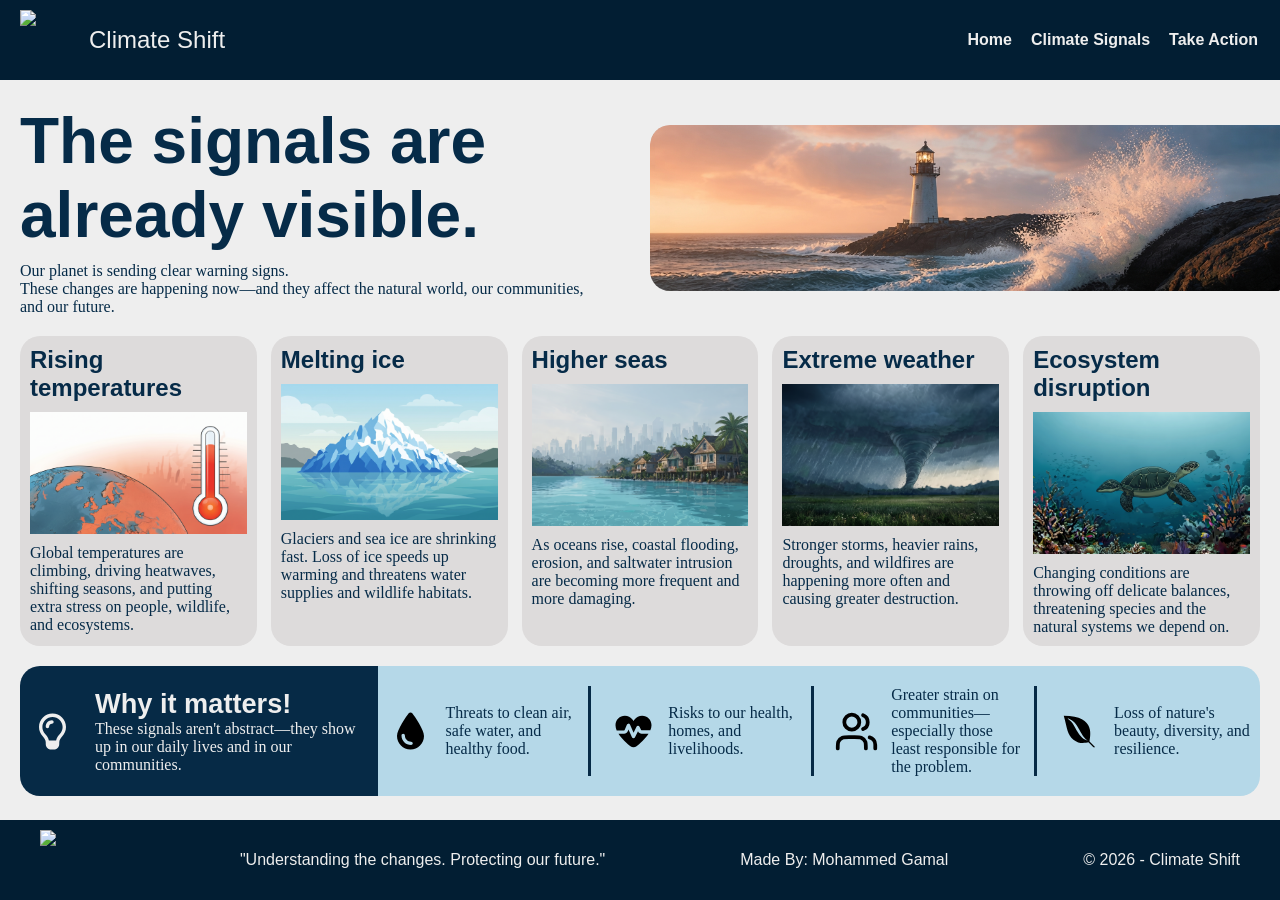
==== climate_signals.html @ af03a824 "Fix asset paths in HTML files for consistent loading" ====
<!DOCTYPE html>
<html lang="en">

<head>
    <meta charset="UTF-8">
    <meta name="viewport" content="width=device-width, initial-scale=1.0">
    <title>climate Shift</title>
    <link rel="stylesheet" href="assets/main.css">
</head>

<body style="background-color: #eee;">
    <nav class="navbar">
        <div class="navbar-brand">
            <img class="logo" src="assets/images/logo2.png">
            <span class="navbar-brand-title">Climate Shift</span>
        </div>
        <button class="navbar-collapse-btn" data-active="false">
            <svg width="30px" height="30px" viewBox="0 0 24 24" fill="none" xmlns="http://www.w3.org/2000/svg">
                <path
                    d="M6.5 17.5L6.5 6.5M7.8 3H16.2C17.8802 3 18.7202 3 19.362 3.32698C19.9265 3.6146 20.3854 4.07354 20.673 4.63803C21 5.27976 21 6.11984 21 7.8V16.2C21 17.8802 21 18.7202 20.673 19.362C20.3854 19.9265 19.9265 20.3854 19.362 20.673C18.7202 21 17.8802 21 16.2 21H7.8C6.11984 21 5.27976 21 4.63803 20.673C4.07354 20.3854 3.6146 19.9265 3.32698 19.362C3 18.7202 3 17.8802 3 16.2V7.8C3 6.11984 3 5.27976 3.32698 4.63803C3.6146 4.07354 4.07354 3.6146 4.63803 3.32698C5.27976 3 6.11984 3 7.8 3Z"
                    stroke="currentColor" stroke-width="2" stroke-linecap="round" stroke-linejoin="round" />
            </svg>
        </button>
        <ul class="navbar-links">
            <li class="nav-link"><a href="index.html" target="_self">Home</a></li>
            <li class="nav-link"><a href="climate_signals.html" target="_self">Climate Signals</a></li>
            <li class="nav-link"><a href="take_action.html" target="_self">Take Action</a></li>
        </ul>
        <div class="collapsed-navbar">
            <ul class="collapsed-navbar-links">
                <li class="nav-link"><a href="index.html" target="_self">Home</a></li>
                <li class="nav-link"><a href="climate_signals.html" target="_self">Climate Signals</a></li>
                <li class="nav-link"><a href="take_action.html" target="_self">Take Action</a></li>
            </ul>
        </div>
    </nav>
    <main class="Signals-Container">
        <div class="signals-hero">
            <div class="signals-brief">
                <h1 class="signals-brief-title">The signals are<br> already visible.</h1>
                <p class="signals-brief-description">Our planet is sending clear warning signs.<br> These changes are
                    happening now—and they affect the natural world, our communities,<br> and our future.</p>
            </div>
            <div class="signal-hero-img">
                <img src="assets/images/cs1.png" alt="">
            </div>
        </div>
        <div class="signals-cards">
            <div class="signal-card">
                <h2 class="signal-card-title">Rising temperatures</h2>
                <img src="assets/images/cs2.png" alt="">
                <p class="signal-card-description">Global temperatures are climbing, driving heatwaves, shifting
                    seasons, and putting extra stress on people, wildlife, and ecosystems.</p>
            </div>
            <div class="signal-card">
                <h2 class="signal-card-title">Melting ice</h2>
                <img src="assets/images/cs3.png" alt="">
                <p class="signal-card-description">Glaciers and sea ice are shrinking fast. Loss of ice speeds up
                    warming and threatens water supplies and wildlife habitats.</p>
            </div>
            <div class="signal-card">
                <h2 class="signal-card-title">Higher seas</h2>
                <img src="assets/images/cs4.png" alt="">
                <p class="signal-card-description">As oceans rise, coastal flooding, erosion, and saltwater intrusion
                    are becoming more frequent and more damaging.</p>
            </div>
            <div class="signal-card">
                <h2 class="signal-card-title">Extreme weather</h2>
                <img src="assets/images/cs5.png" alt="">
                <p class="signal-card-description">Stronger storms, heavier rains, droughts, and wildfires are happening
                    more often and causing greater destruction.</p>
            </div>
            <div class="signal-card">
                <h2 class="signal-card-title">Ecosystem disruption</h2>
                <img src="assets/images/cs6.png" alt="">
                <p class="signal-card-description">Changing conditions are throwing off delicate balances, threatening
                    species and the natural systems we depend on.</p>
            </div>
        </div>
        <div class="why-it-matters">
            <div class="why-section">
                <svg style="fill: #eee;" width="45px" height="45px" xmlns="http://www.w3.org/2000/svg"
                    viewBox="0 0 640 640">
                    <path
                        d="M424.5 355.1C449 329.2 464 294.4 464 256C464 176.5 399.5 112 320 112C240.5 112 176 176.5 176 256C176 294.4 191 329.2 215.5 355.1C236.8 377.5 260.4 409.1 268.8 448L371.2 448C379.6 409 403.2 377.5 424.5 355.1zM459.3 388.1C435.7 413 416 443.4 416 477.7L416 496C416 540.2 380.2 576 336 576L304 576C259.8 576 224 540.2 224 496L224 477.7C224 443.4 204.3 413 180.7 388.1C148 353.7 128 307.2 128 256C128 150 214 64 320 64C426 64 512 150 512 256C512 307.2 492 353.7 459.3 388.1zM272 248C272 261.3 261.3 272 248 272C234.7 272 224 261.3 224 248C224 199.4 263.4 160 312 160C325.3 160 336 170.7 336 184C336 197.3 325.3 208 312 208C289.9 208 272 225.9 272 248z" />
                </svg>
                <div class="why-info">
                    <h1>Why it matters!</h1>
                    <p>These signals aren't abstract—they show up in our daily lives and in our communities.</p>
                </div>
            </div>
            <div class="reasons">
                <div class="reason">
                    <svg width="45px" height="45px" xmlns="http://www.w3.org/2000/svg" viewBox="0 0 640 640">
                        <path
                            d="M320 576C214 576 128 490 128 384C128 292.8 258.2 109.9 294.6 60.5C300.5 52.5 309.8 48 319.8 48L320.2 48C330.2 48 339.5 52.5 345.4 60.5C381.8 109.9 512 292.8 512 384C512 490 426 576 320 576zM240 376C240 362.7 229.3 352 216 352C202.7 352 192 362.7 192 376C192 451.1 252.9 512 328 512C341.3 512 352 501.3 352 488C352 474.7 341.3 464 328 464C279.4 464 240 424.6 240 376z" />
                    </svg>
                    <p>Threats to clean air, safe water, and healthy food.</p>
                </div>
                <div class="reason">
                    <svg width="45px" height="45px" xmlns="http://www.w3.org/2000/svg" viewBox="0 0 640 640">
                        <path
                            d="M320 171.9L305 151.1C280 116.5 239.9 96 197.1 96C123.6 96 64 155.6 64 229.1L64 231.7C64 255.3 70.2 279.7 80.6 304L186.6 304C189.8 304 192.7 302.1 194 299.1L225.8 222.8C229.5 214 238.1 208.2 247.6 208C257.1 207.8 265.9 213.4 269.8 222.1L321.1 336L362.5 253.2C366.6 245.1 374.9 239.9 384 239.9C393.1 239.9 401.4 245 405.5 253.2L428.7 299.5C430.1 302.2 432.8 303.9 435.9 303.9L559.5 303.9C570 279.6 576.1 255.2 576.1 231.6L576.1 229C576 155.6 516.4 96 442.9 96C400.2 96 360 116.5 335 151.1L320 171.8zM533.6 352L435.8 352C414.6 352 395.2 340 385.7 321L384 317.6L341.5 402.7C337.4 411 328.8 416.2 319.5 416C310.2 415.8 301.9 410.3 298.1 401.9L248.8 292.4L238.3 317.6C229.6 338.5 209.2 352.1 186.6 352.1L106.4 352.1C153.6 425.9 229.4 493.8 276.8 530C289.2 539.4 304.4 544.1 319.9 544.1C335.4 544.1 350.7 539.5 363 530C410.6 493.7 486.4 425.8 533.6 352z" />
                    </svg>
                    <p>Risks to our health, homes, and livelihoods.</p>
                </div>
                <div class="reason">
                    <svg width="45px" height="45px" viewBox="0 0 24 24" fill="none" xmlns="http://www.w3.org/2000/svg">
                        <path
                            d="M22 21V19C22 17.1362 20.7252 15.5701 19 15.126M15.5 3.29076C16.9659 3.88415 18 5.32131 18 7C18 8.67869 16.9659 10.1159 15.5 10.7092M17 21C17 19.1362 17 18.2044 16.6955 17.4693C16.2895 16.4892 15.5108 15.7105 14.5307 15.3045C13.7956 15 12.8638 15 11 15H8C6.13623 15 5.20435 15 4.46927 15.3045C3.48915 15.7105 2.71046 16.4892 2.30448 17.4693C2 18.2044 2 19.1362 2 21M13.5 7C13.5 9.20914 11.7091 11 9.5 11C7.29086 11 5.5 9.20914 5.5 7C5.5 4.79086 7.29086 3 9.5 3C11.7091 3 13.5 4.79086 13.5 7Z"
                            stroke="currentColor" stroke-width="2" stroke-linecap="round" stroke-linejoin="round" />
                    </svg>
                    <p>Greater strain on communities—especially those least responsible for the problem.</p>
                </div>
                <div class="reason">
                    <svg width="45px" height="45px" xmlns="http://www.w3.org/2000/svg" viewBox="0 0 640 640">
                        <path
                            d="M96 96C573.6 96 462.6 413.3 463.1 462.3L544 544L518 544L447.6 472.8C408.6 477 323.2 507.3 233.2 435.8C143 364.3 148 278.7 96 96zM175.7 142C126 118.5 170.5 151.2 170.5 151.2C215.7 182.4 236.5 224.9 260.7 271.1C292.2 331.3 339.7 410.8 404.9 438.8C469.9 466.8 439.1 451.3 410.9 430.3C382.7 409.1 342.7 343.3 319.9 300.1C288.2 240.1 258.9 181.5 175.7 142z" />
                    </svg>
                    <p>Loss of nature's beauty, diversity, and resilience.</p>
                </div>
            </div>
        </div>
    </main>
    <footer class="footer">
        <img class="logo" src="assets/images/logo2.png">
        <span class="footer-text">"Understanding the changes. Protecting our future."</span>
        <span class="footer-text">Made By: Mohammed Gamal</span>
        <span class="footer-text">&copy; 2026 - Climate Shift</span>
    </footer>
    <script src="assets/js/main.js"></script>
</body>

</html>
---- assets/main.css ----
:root {
    --bg-color: #062a46;
    --nav-footer: #021e33;
    --text: #eee;
    --dark-text: #062b48;
    --hover-btn: #204f70;
    --nav-link-border: #e95938;
}

* {
    box-sizing: border-box;
    margin: 0;
    padding: 0;
    text-decoration: none;
    list-style: none;
}

body {
    min-height: 100vh;
    display: grid;
    grid-template-rows: auto 1fr auto;
    background-color: var(--bg-color);
}

/* Start NavBar */
.navbar {
    width: 100%;
    background-color: var(--nav-footer);
    padding: 10px 20px;
    position: sticky;
    top: 0;
    color: var(--text);
    display: flex;
    flex-direction: row;
    justify-content: space-between;
    align-items: center;
}

.navbar-brand {
    display: flex;
    flex-direction: row;
    justify-content: center;
    align-items: center;
    gap: 0.25rem;
    cursor: pointer;
}

.logo {
    width: 65px;
    min-height: 60px;
}

.navbar-brand-title {
    font-family: Verdana, Geneva, Tahoma, sans-serif;
    font-weight: 500;
    font-size: 1.5rem;
}

.navbar-collapse-btn {
    background-color: transparent;
    border: none;
    border-radius: 8px;
    display: flex;
    justify-content: center;
    align-items: center;
    cursor: pointer;
    transition: background-color 0.3s ease-in;
}

.navbar-collapse-btn:hover {
    background-color: var(--hover-btn);
}

.collapsed-navbar {
    background-color: var(--nav-footer);
    width: 100%;
    position: absolute;
    left: 50%;
    transform: translateX(-50%);
    top: 62px;
    padding: 15px;
    display: none;
}

.collapsed-navbar.show {
    display: block;
}

.collapsed-navbar-links {
    width: 100%;
    display: flex;
    flex-direction: column;
    justify-content: center;
    align-items: center;
    gap: 10px;
}

.navbar-links {
    display: flex;
    flex-direction: row;
    justify-content: center;
    align-items: center;
    gap: 15px;
}

.nav-link {
    width: 100%;
    padding: 10px 0;
    border: 2.5px solid transparent;
    border-radius: 2.5px;
    cursor: pointer;
    transition: all 0.3s ease-in-out;
}

.nav-link:hover,
.active {
    border-bottom-color: var(--nav-link-border);
}

.nav-link a {
    font-family: Arial, Helvetica, sans-serif;
    font-weight: 600;
    color: var(--text);
    text-wrap: nowrap;
}

/* End NavBar */

/*Start Footer */
.footer {
    width: 100%;
    background-color: var(--nav-footer);
    color: var(--text);
    display: flex;
    flex-direction: row;
    justify-content: space-between;
    align-items: center;
    padding: 10px 40px;
}

.footer-text {
    font-family: 'Franklin Gothic Medium', 'Arial Narrow', Arial, sans-serif;
}

/* End Footer */

/* Start Index-Content */
.main-content {
    width: 100%;
    display: flex;
    justify-content: flex-start;
    align-items: center;
    padding: 20px;
    background-image: url(images/c.jpg);
    background-repeat: no-repeat;
    background-size: cover;
}

.content {
    width: 100%;
    display: flex;
    flex-direction: column;
    justify-content: flex-start;
    gap: 20px;
    padding: 20px;
}

.content-title {
    font-family: 'Times New Roman', Times, serif;
    font-weight: bold;
    font-size: 4rem;
    color: var(--text);
}

.content-description {
    font-family: cursive;
    font-weight: 450;
    font-size: 1.25rem;
    color: var(--text);
}

.pages-links {
    width: 100%;
    display: flex;
    flex-direction: row;
    justify-content: flex-start;
    gap: 12px;
}

.link-btn-1,
.link-btn-2 {
    display: flex;
    flex-direction: row;
    align-content: center;
    gap: 5px;
    width: fit-content;
    height: auto;
    padding: 14px;
    margin-bottom: 5px;
    border-radius: 12px;
    font-family: 'Franklin Gothic Medium', 'Arial Narrow', Arial, sans-serif;
    font-size: 1.1rem;
    transition: background-color 0.3s ease-out;
}

.link-btn-1 {
    background-color: #e95938;
    color: aliceblue;
}

.link-btn-1:hover {
    background-color: #cc3c1c;
}

.link-btn-2 {
    background-color: #38b6ff;
    color: #062a46;
}

.link-btn-2:hover {
    background-color: #1f8fd0;
}

.content-img {
    width: 100%;
}

.content-cards {
    display: flex;
    flex-direction: row;
    justify-content: flex-start;
    gap: 12px;
}

.card {
    width: 100%;
    height: auto;
    background-color: rgb(212, 228, 243);
    border-radius: 20px;
    padding: 15px;
    display: flex;
    align-items: flex-start;
    gap: 12px;
}

.card-info {
    width: 100%;
}

.card-info strong {
    font-size: 1.5rem;
    font-family: 'Gill Sans', 'Gill Sans MT', Calibri, 'Trebuchet MS', sans-serif;
    color: var(--nav-footer);
}

.card-info p {
    color: var(--nav-footer);
    font-family: cursive;
}

/* End Index-Content*/

/* Start Signals-Content */
.Signals-Container {
    width: 100%;
    padding: 20px;
    display: flex;
    flex-direction: column;
    justify-content: center;
    align-items: center;
    gap: 20px;
}

.signals-hero {
    width: 100%;
    display: flex;
    flex-direction: row;
    justify-content: space-between;
    align-items: center;
}

.signals-brief {
    width: 100%;
    display: flex;
    flex-direction: column;
    align-content: flex-start;
    gap: 10px;
    color: var(--dark-text);
}

.signals-brief-title {
    font-family: 'Franklin Gothic Medium', 'Arial Narrow', Arial, sans-serif;
    font-size: 4rem;
    font-weight: bold;
}

.signals-brief-description {
    font-family: cursive;
}

.signal-hero-img {
    width: 100%;
    margin-right: -20px;
}

.signal-hero-img img {
    width: 100%;
    border-radius: 20px 0 0 20px;
}

.signals-cards {
    width: 100%;
    display: grid;
    grid-template-columns: repeat(5, 1fr);
    gap: 14px;
}

.signal-card {
    background-color: #dddbdb;
    width: 100%;
    display: flex;
    flex-direction: column;
    align-content: flex-start;
    gap: 10px;
    border-radius: 20px;
    padding: 10px;
}

.signal-card-title {
    font-family: 'Franklin Gothic Medium', 'Arial Narrow', Arial, sans-serif;
    font-weight: bold;
    font-size: 1.5rem;
    color: var(--dark-text);
}

.signal-card-description {
    color: var(--dark-text);
    font-family: cursive;
}

.signal-card img {
    width: 100%;
    max-height: 150px;
}

.why-it-matters {
    width: 100%;
    display: flex;
    flex-direction: row;
    justify-content: center;
    align-items: center;
}

.why-it-matters svg {
    min-width: 45px;
    min-height: 45px;
}

.why-section {
    background-color: var(--bg-color);
    width: 40%;
    height: 100%;
    display: flex;
    flex-direction: row;
    justify-content: center;
    align-items: center;
    gap: 20px;
    border-radius: 20px 0 0 20px;
    padding: 10px;
}

.why-info {
    display: flex;
    flex-direction: column;
    align-content: flex-start;
    color: var(--text);
}

.why-info h1 {
    font-family: 'Franklin Gothic Medium', 'Arial Narrow', Arial, sans-serif;
    font-size: 1.7rem;
    font-weight: bold;
}

.why-info p {
    font-family: cursive;
}

.reasons {
    width: 100%;
    height: 100%;
    display: grid;
    grid-template-columns: repeat(4, 1fr);
    gap: 10px;
    background-color: #b5d8e8;
    padding: 20px 0;
}

.reason {
    width: 100%;
    display: flex;
    flex-direction: row;
    justify-content: center;
    align-items: center;
    gap: 12px;
    padding: 0 10px;
    border-right: 3px solid #062a46;
}

.reasons .reason:last-child {
    border-right: none;
}

.reasons:last-child {
    border-radius: 0 20px 20px 0;
}

.reason p {
    font-family: cursive;
    color: var(--dark-text);
}

/* End Signals-Content */

@media (max-width:768px) {

    /* Start Mobile NavBar */
    .navbar {
        border-bottom: 2px solid var(--nav-link-border);
    }

    .navbar-links {
        display: none;
    }

    /* End Mobile NavBar */

    /* Start Mobile Index-Contene */
    .main-content {
        background-image: linear-gradient(rgba(0, 0, 0, 0.4), rgba(0, 0, 0, 0.4)), url(images/c2.png);
        background-position: center;
    }

    .content-cards {
        flex-direction: column;
        gap: 1.5rem;
    }

    .content-title {
        font-size: 3rem;
    }

    .content-description {
        font-size: 0.9rem;
    }

    /* End Mobile Index-Content */

    /* Start Mobile Footer */
    .footer {
        flex-direction: column;
        gap: 10px;
        padding: 10px 20px;
    }

    /* End Mobile Footer */

    /* Start Mobile Signals-Content */

    .signals-hero {
        flex-direction: column;
        justify-content: center;
        gap: 10px;
    }

    .signals-brief {
        justify-content: center;
        align-items: center;
    }

    .signals-brief-title {
        font-size: 2rem;
    }

    .signals-brief-description {
        text-align: center;
    }

    .signals-brief-description br {
        display: none;
    }

    .signal-hero-img {
        margin-right: 0;
    }

    .signal-hero-img img {
        border-radius: 20px;
    }

    .signals-cards {
        grid-template-columns: repeat(2, 1fr);
    }

    .signals-cards .signal-card:last-child {
        grid-column: span 2;
    }

    .signal-card-title {
        font-size: 1.2rem;
    }

    .why-it-matters {
        flex-direction: column;
    }

    .why-it-matters svg {
        min-width: 36px;
        min-height: 36px;
    }

    .why-section {
        width: 100%;
        border-radius: 20px 20px 0 0;
        justify-content: flex-start;
    }

    .reasons {
        grid-template-columns: repeat(2, 1fr);
        gap: 20px 10px;
    }

    .reasons:last-child {
        border-radius: 0 0 20px 20px;
    }

    .reasons .reason:nth-child(2) {
        border-right: none;
    }

    .reason p {
        font-size: 0.9rem;
    }

    /* End Mobile Signals-Content */
}

@media (min-width:769px) {

    .navbar-collapse-btn,
    .collapsed-navbar {
        display: none !important;
    }
}

@media (min-width:769px) and (max-width:1024px) {
    .main-content {
        background-image: linear-gradient(rgba(0, 0, 0, 0.4), rgba(0, 0, 0, 0.4)), url(images/c2.png);
        background-position: center;
    }

    .signals-cards {
        grid-template-columns: repeat(3, 1fr);
    }

    .signals-cards .signal-card:last-child {
        grid-column: span 2;
    }

    .reasons {
        grid-template-columns: repeat(2, 1fr);
    }

    .reasons .reason:nth-child(2) {
        border-right: none;
    }
}
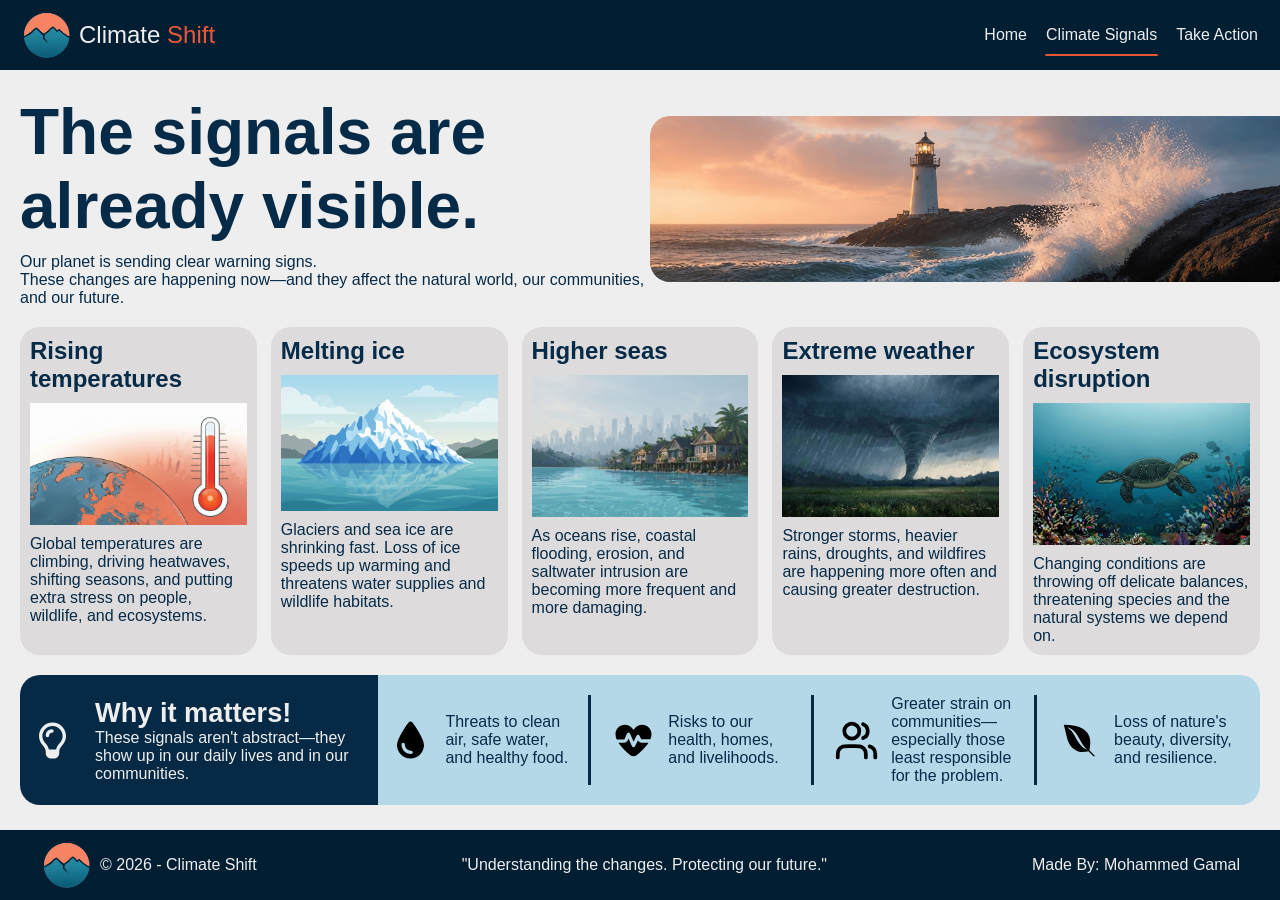
==== commit 5c45bb0f: "Refactor HTML structure for consistency and improved navigation; update footer branding and add fins" ====
--- a/climate_signals.html
+++ b/climate_signals.html
@@ -10,10 +10,10 @@
 
 <body style="background-color: #eee;">
     <nav class="navbar">
-        <div class="navbar-brand">
+        <a href="index.html" target="_self" class="navbar-brand">
             <img class="logo" src="assets/images/logo2.png">
-            <span class="navbar-brand-title">Climate Shift</span>
-        </div>
+            <span class="navbar-brand-title">Climate <span>Shift</span></span>
+        </a>
         <button class="navbar-collapse-btn" data-active="false">
             <svg width="30px" height="30px" viewBox="0 0 24 24" fill="none" xmlns="http://www.w3.org/2000/svg">
                 <path
@@ -123,10 +123,12 @@
         </div>
     </main>
     <footer class="footer">
-        <img class="logo" src="assets/images/logo2.png">
+        <div class="footer-brand">
+            <img class="logo" src="assets/images/logo2.png">
+            <span class="footer-text">&copy; 2026 - Climate Shift</span>
+        </div>
         <span class="footer-text">"Understanding the changes. Protecting our future."</span>
         <span class="footer-text">Made By: Mohammed Gamal</span>
-        <span class="footer-text">&copy; 2026 - Climate Shift</span>
     </footer>
     <script src="assets/js/main.js"></script>
 </body>
--- a/assets/main.css
+++ b/assets/main.css
@@ -3,8 +3,12 @@
     --nav-footer: #021e33;
     --text: #eee;
     --dark-text: #062b48;
+    --light-text: #b5d8e8;
     --hover-btn: #204f70;
-    --nav-link-border: #e95938;
+    --orange: #e95938;
+
+    --header-font: 'Franklin Gothic Medium', 'Arial Narrow', Arial, sans-serif;
+    --p-font: 'Segoe UI', Tahoma, Geneva, Verdana, sans-serif;
 }
 
 * {
@@ -20,6 +24,7 @@
     display: grid;
     grid-template-rows: auto 1fr auto;
     background-color: var(--bg-color);
+    position: relative;
 }
 
 /* Start NavBar */
@@ -43,15 +48,20 @@
     align-items: center;
     gap: 0.25rem;
     cursor: pointer;
+    color: var(--text);
+}
+
+.navbar-brand .navbar-brand-title span {
+    color: var(--orange);
 }
 
 .logo {
-    width: 65px;
-    min-height: 60px;
+    width: 55px;
+    min-height: 50px;
 }
 
 .navbar-brand-title {
-    font-family: Verdana, Geneva, Tahoma, sans-serif;
+    font-family: var(--header-font);
     font-weight: 500;
     font-size: 1.5rem;
 }
@@ -80,6 +90,7 @@
     top: 62px;
     padding: 15px;
     display: none;
+    z-index: 1000;
 }
 
 .collapsed-navbar.show {
@@ -114,12 +125,12 @@
 
 .nav-link:hover,
 .active {
-    border-bottom-color: var(--nav-link-border);
+    border-bottom-color: var(--orange);
 }
 
 .nav-link a {
-    font-family: Arial, Helvetica, sans-serif;
-    font-weight: 600;
+    font-family: var(--header-font);
+    font-weight: 500;
     color: var(--text);
     text-wrap: nowrap;
 }
@@ -139,7 +150,15 @@
 }
 
 .footer-text {
-    font-family: 'Franklin Gothic Medium', 'Arial Narrow', Arial, sans-serif;
+    font-family: var(--header-font);
+}
+
+.footer-brand {
+    display: flex;
+    flex-direction: row;
+    justify-content: center;
+    align-items: center;
+    gap: 5px;
 }
 
 /* End Footer */
@@ -166,14 +185,14 @@
 }
 
 .content-title {
-    font-family: 'Times New Roman', Times, serif;
+    font-family: var(--header-font);
     font-weight: bold;
     font-size: 4rem;
     color: var(--text);
 }
 
 .content-description {
-    font-family: cursive;
+    font-family: var(--p-font);
     font-weight: 450;
     font-size: 1.25rem;
     color: var(--text);
@@ -198,7 +217,7 @@
     padding: 14px;
     margin-bottom: 5px;
     border-radius: 12px;
-    font-family: 'Franklin Gothic Medium', 'Arial Narrow', Arial, sans-serif;
+    font-family: var(--header-font);
     font-size: 1.1rem;
     transition: background-color 0.3s ease-out;
 }
@@ -243,19 +262,19 @@
     gap: 12px;
 }
 
-.card-info {
-    width: 100%;
-}
-
-.card-info strong {
+.content-cards .card .card-info {
+    width: 100%;
+}
+
+.content-cards .card .card-info strong {
     font-size: 1.5rem;
-    font-family: 'Gill Sans', 'Gill Sans MT', Calibri, 'Trebuchet MS', sans-serif;
+    font-family: var(--header-font);
     color: var(--nav-footer);
 }
 
-.card-info p {
+.content-cards .card .card-info p {
     color: var(--nav-footer);
-    font-family: cursive;
+    font-family: var(--p-font);
 }
 
 /* End Index-Content*/
@@ -289,13 +308,13 @@
 }
 
 .signals-brief-title {
-    font-family: 'Franklin Gothic Medium', 'Arial Narrow', Arial, sans-serif;
+    font-family: var(--header-font);
     font-size: 4rem;
     font-weight: bold;
 }
 
 .signals-brief-description {
-    font-family: cursive;
+    font-family: var(--p-font);
 }
 
 .signal-hero-img {
@@ -327,7 +346,7 @@
 }
 
 .signal-card-title {
-    font-family: 'Franklin Gothic Medium', 'Arial Narrow', Arial, sans-serif;
+    font-family: var(--header-font);
     font-weight: bold;
     font-size: 1.5rem;
     color: var(--dark-text);
@@ -335,7 +354,7 @@
 
 .signal-card-description {
     color: var(--dark-text);
-    font-family: cursive;
+    font-family: var(--p-font);
 }
 
 .signal-card img {
@@ -377,13 +396,13 @@
 }
 
 .why-info h1 {
-    font-family: 'Franklin Gothic Medium', 'Arial Narrow', Arial, sans-serif;
+    font-family: var(--header-font);
     font-size: 1.7rem;
     font-weight: bold;
 }
 
 .why-info p {
-    font-family: cursive;
+    font-family: var(--p-font);
 }
 
 .reasons {
@@ -392,7 +411,7 @@
     display: grid;
     grid-template-columns: repeat(4, 1fr);
     gap: 10px;
-    background-color: #b5d8e8;
+    background-color: var(--light-text);
     padding: 20px 0;
 }
 
@@ -416,17 +435,340 @@
 }
 
 .reason p {
-    font-family: cursive;
+    font-family: var(--p-font);
     color: var(--dark-text);
 }
 
 /* End Signals-Content */
+
+/* Start Take-Action-Content */
+
+
+.take-action {
+    width: 100%;
+    display: flex;
+    flex-direction: column;
+    justify-content: center;
+    align-items: center;
+    gap: 20px;
+    padding: 20px;
+}
+
+.alert {
+    width: fit-content;
+    height: 50px;
+    background-color: var(--light-text);
+    color: var(--dark-text);
+    position: absolute;
+    left: 50%;
+    border-radius: 25px;
+    display: flex;
+    flex-direction: row;
+    justify-content: center;
+    align-items: center;
+    gap: 10px;
+    font-family: var(--p-font);
+    font-weight: bold;
+    padding: 10px;
+}
+
+.take-action-content {
+    width: 100%;
+    display: flex;
+    flex-direction: row;
+    justify-content: center;
+    align-items: center;
+    gap: 20px;
+}
+
+.take-action-list {
+    width: 100%;
+    display: flex;
+    flex-direction: column;
+    align-content: flex-start;
+    gap: 20px;
+}
+
+.take-action-hero .hero-title {
+    font-family: var(--header-font);
+    font-size: 3rem;
+    font-weight: bold;
+    color: var(--dark-text);
+}
+
+.take-action-hero span {
+    color: #e95938;
+}
+
+.take-action-hero .hero-description {
+    font-family: var(--p-font);
+    color: var(--dark-text);
+}
+
+.take-action-cards {
+    width: 100%;
+    display: grid;
+    grid-template-columns: repeat(3, 1fr);
+    gap: 20px;
+}
+
+.take-action-card {
+    width: 100%;
+    background-color: var(--light-text);
+    display: flex;
+    flex-direction: column;
+    align-content: flex-start;
+    gap: 15px;
+    padding: 10px;
+    border-radius: 20px;
+}
+
+.take-action-card .card-info,
+.take-action-card .card-title {
+    display: flex;
+    flex-direction: row;
+    justify-content: flex-start;
+    align-items: center;
+    gap: 10px;
+}
+
+.take-action-card .card-title {
+    margin: -10px;
+    border-radius: 20px 20px 0 0;
+    padding: 10px;
+}
+
+.take-action-cards .take-action-card .card-title span {
+    font-family: var(--header-font);
+    font-size: 1.4rem;
+    font-weight: bold;
+}
+
+.take-action-card svg {
+    border-radius: 50%;
+    padding: 5px 10px;
+}
+
+.take-action-card p {
+    font-family: var(--p-font);
+    color: var(--dark-text);
+}
+
+.take-action-cards .take-action-card:nth-child(1) .card-title {
+    background-color: #75a2b7;
+    color: var(--dark-text);
+}
+
+.take-action-cards .take-action-card:nth-child(1) svg {
+    background-color: #608ca1;
+    color: var(--dark-text);
+}
+
+.take-action-cards .take-action-card:nth-child(2) .card-title {
+    background-color: var(--bg-color);
+    color: var(--text);
+}
+
+.take-action-cards .take-action-card:nth-child(2) svg {
+    background-color: #93cee9;
+    fill: var(--hover-btn);
+}
+
+.take-action-cards .take-action-card:nth-child(3) .card-title {
+    background-color: #e95838e7;
+    color: var(--text);
+}
+
+.take-action-cards .take-action-card:nth-child(3) svg {
+    background-color: #ff9780;
+    color: #e95938;
+}
+
+.take-action-checklist {
+    width: 40%;
+    background-color: var(--bg-color);
+    border-radius: 20px;
+    display: flex;
+    flex-direction: column;
+    align-content: flex-start;
+    gap: 10px;
+    padding: 20px;
+}
+
+.take-action-checklist .card-title,
+.take-action-checklist .checklist-item {
+    display: flex;
+    flex-direction: row;
+    justify-content: flex-start;
+    align-items: center;
+    gap: 10px;
+    color: var(--text);
+}
+
+.take-action-checklist svg {
+    fill: var(--light-text);
+    color: var(--bg-color) !important;
+}
+
+.take-action-checklist .card-title span {
+    font-family: var(--header-font);
+    font-weight: bold;
+    font-size: 1.5rem;
+}
+
+.checklist-item {
+    padding: 10px 0;
+    margin-left: 10px;
+    border-bottom: 2px solid var(--light-text);
+}
+
+.checklist-item p {
+    font-family: var(--p-font);
+}
+
+.action-steps {
+    width: 100%;
+    display: flex;
+    flex-direction: row;
+    justify-content: space-between;
+    align-items: center;
+    position: relative;
+}
+
+.action-path {
+    font-family: var(--header-font);
+    font-weight: bold;
+    font-size: 1.4rem;
+    color: var(--text);
+}
+
+.action-steps .action-step {
+    display: flex;
+    flex-direction: column;
+    justify-content: center;
+    align-items: center;
+    gap: 5px;
+    position: relative;
+    z-index: 5;
+}
+
+.action-steps p::after {
+    content: '';
+    width: 97%;
+    height: 5px;
+    border-radius: 20px;
+    position: absolute;
+    background: linear-gradient(to right, var(--orange) 60%, var(--light-text) 90%);
+    bottom: 65%;
+    right: 0;
+    z-index: 4;
+}
+
+.action-steps .action-step span {
+    font-family: var(--p-font);
+    font-weight: bold;
+    color: var(--text);
+}
+
+.action-steps .action-step:last-child span:first-child {
+    width: 36px;
+    height: 36px;
+    border-radius: 50%;
+    background-color: #e95938;
+    display: flex;
+    justify-content: center;
+    align-items: center;
+}
+
+.take-action-now {
+    width: 100%;
+    background-color: var(--bg-color);
+    border-radius: 20px 20px 0 0;
+    display: grid;
+    grid-template-columns: repeat(2, 1fr);
+    margin-bottom: -20px;
+    padding: 10px 20px;
+}
+
+.take-action-now div {
+    width: 100%;
+    display: flex;
+    flex-direction: row;
+    justify-content: flex-start;
+    align-items: center;
+    gap: 20px;
+    padding: 10px;
+}
+
+.take-action-now div:first-child::after {
+    content: '';
+    height: 80px;
+    width: 2px;
+    background-color: var(--light-text);
+    border-radius: 20px;
+    margin-left: 25px;
+}
+
+.take-action-now div img {
+    width: 120px;
+    height: 120px;
+}
+
+.take-action-now div h1 {
+    font-family: var(--header-font);
+    font-size: 3rem;
+    font-weight: bold;
+    color: var(--light-text);
+}
+
+.take-action-now div h1 span {
+    color: var(--orange);
+}
+
+.take-action-now div p {
+    width: 100%;
+    font-family: var(--p-font);
+    font-size: 1.3rem;
+    color: var(--light-text);
+}
+
+.take-action-now div button {
+    width: 100%;
+    display: flex;
+    flex-direction: row;
+    justify-content: center;
+    align-items: center;
+    gap: 10px;
+    background-color: var(--orange);
+    border: none;
+    border-radius: 25px;
+    padding: 5px;
+    cursor: pointer;
+    transition: all 0.2s ease-in-out;
+}
+
+.take-action-now div button:hover {
+    background-color: #cc3c1c;
+}
+
+.take-action-now div button svg {
+    fill: var(--text);
+}
+
+.take-action-now div button span {
+    font-family: var(--p-font);
+    font-size: 1rem;
+    font-weight: bold;
+    color: var(--text);
+}
+
+/* End Take-Action-Content */
 
 @media (max-width:768px) {
 
     /* Start Mobile NavBar */
     .navbar {
-        border-bottom: 2px solid var(--nav-link-border);
+        border-bottom: 2px solid var(--orange);
     }
 
     .navbar-links {
@@ -543,6 +885,52 @@
     }
 
     /* End Mobile Signals-Content */
+    /* Start Mobile Take-Action-Content */
+    .take-action-content {
+        flex-direction: column;
+    }
+
+    .take-action-cards {
+        grid-template-columns: 1fr;
+    }
+
+    .take-action-checklist {
+        width: 100%;
+    }
+
+    .take-action-now {
+        grid-template-columns: 1fr;
+    }
+
+    .take-action-now div h1 {
+        font-size: 2rem;
+    }
+
+    .take-action-now div:first-child::after {
+        content: none;
+    }
+
+    .take-action-now div p {
+        text-align: center;
+    }
+
+    .take-action-now div button {
+        padding: 5px 10px;
+    }
+
+    .take-action-now div:last-child {
+        flex-direction: column;
+    }
+
+    .take-action-now div:last-child p br {
+        display: none;
+    }
+
+    .alert {
+        display: none !important;
+    }
+
+    /* End Mobile Take-Action-Content */
 }
 
 @media (min-width:769px) {
@@ -574,4 +962,40 @@
     .reasons .reason:nth-child(2) {
         border-right: none;
     }
+
+    .take-action-content {
+        flex-direction: column;
+    }
+
+    .take-action-cards {
+        grid-template-columns: repeat(2, 1fr);
+    }
+
+    .take-action-cards .take-action-card:last-child {
+        grid-column: span 2;
+    }
+
+    .take-action-checklist {
+        width: 100%;
+    }
+
+    .take-action-now {
+        grid-template-columns: 1fr;
+    }
+
+    .take-action-now div h1 {
+        font-size: 2rem;
+    }
+
+    .take-action-now div:first-child::after {
+        content: none;
+    }
+
+    .take-action-now div p {
+        font-size: 1.2rem;
+    }
+
+    .take-action-now div button {
+        padding: 5px 10px;
+    }
 }
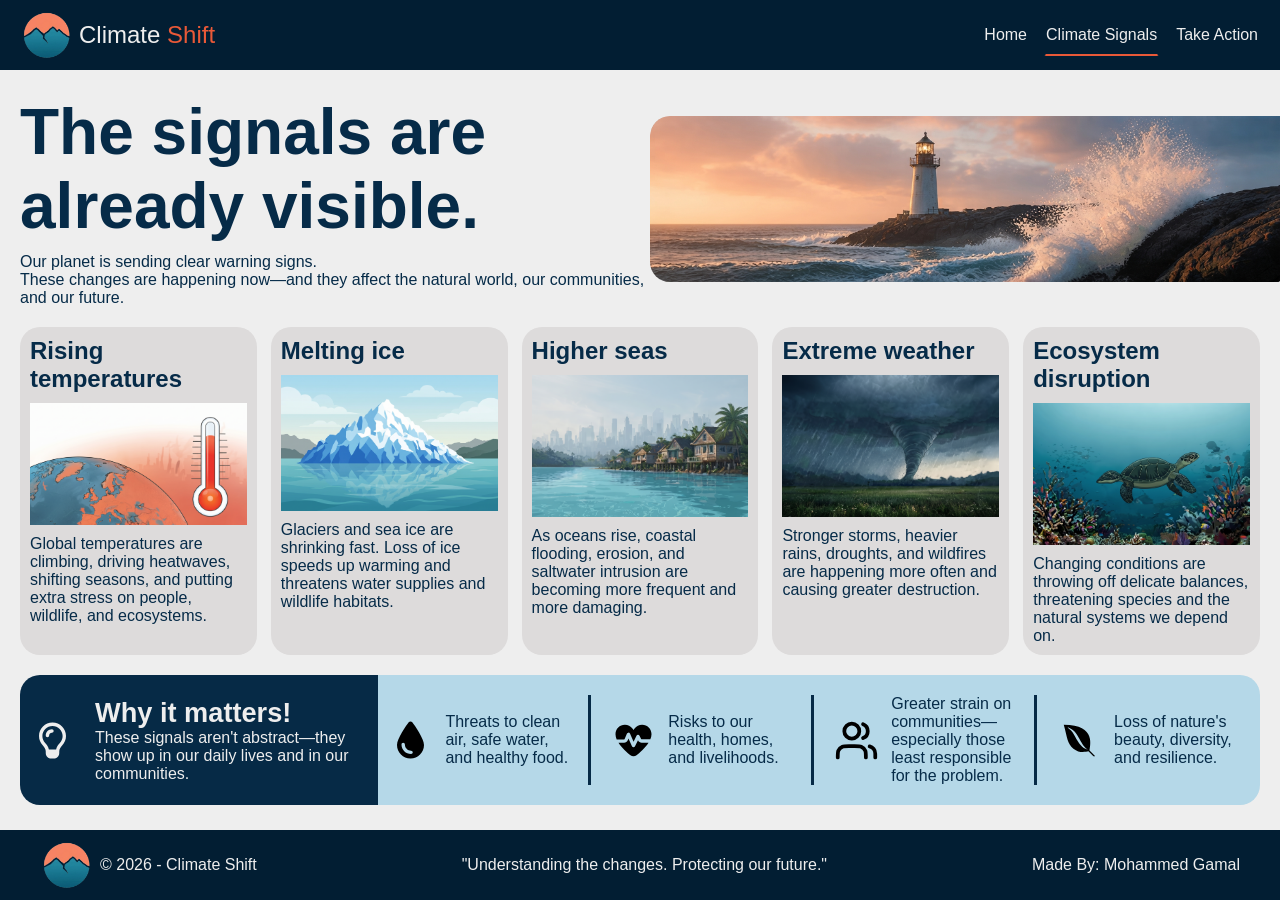
==== commit 45c1fdcb: "Update footer text formatting for improved readability and consistency" ====
--- a/climate_signals.html
+++ b/climate_signals.html
@@ -127,7 +127,7 @@
             <img class="logo" src="assets/images/logo2.png">
             <span class="footer-text">&copy; 2026 - Climate Shift</span>
         </div>
-        <span class="footer-text">"Understanding the changes. Protecting our future."</span>
+        <span class="footer-text">"Understanding the changes.<br> Protecting our future."</span>
         <span class="footer-text">Made By: Mohammed Gamal</span>
     </footer>
     <script src="assets/js/main.js"></script>
--- a/assets/main.css
+++ b/assets/main.css
@@ -159,6 +159,10 @@
     justify-content: center;
     align-items: center;
     gap: 5px;
+}
+
+.footer br {
+    display: none;
 }
 
 /* End Footer */
@@ -801,8 +805,16 @@
     /* Start Mobile Footer */
     .footer {
         flex-direction: column;
-        gap: 10px;
+        gap: 15px;
         padding: 10px 20px;
+    }
+
+    .footer span.footer-text {
+        text-align: center;
+    }
+
+    .footer br {
+        display: block;
     }
 
     /* End Mobile Footer */
@@ -898,6 +910,14 @@
         width: 100%;
     }
 
+    .take-action-hero .hero-title {
+        font-size: 2rem;
+    }
+
+    .take-action-card .card-title span {
+        font-size: 1.2rem;
+    }
+
     .take-action-now {
         grid-template-columns: 1fr;
     }
@@ -947,6 +967,21 @@
         background-position: center;
     }
 
+
+    .footer {
+        flex-direction: column;
+        gap: 15px;
+        padding: 10px 20px;
+    }
+
+    .footer span.footer-text {
+        text-align: center;
+    }
+
+    .footer br {
+        display: block;
+    }
+
     .signals-cards {
         grid-template-columns: repeat(3, 1fr);
     }
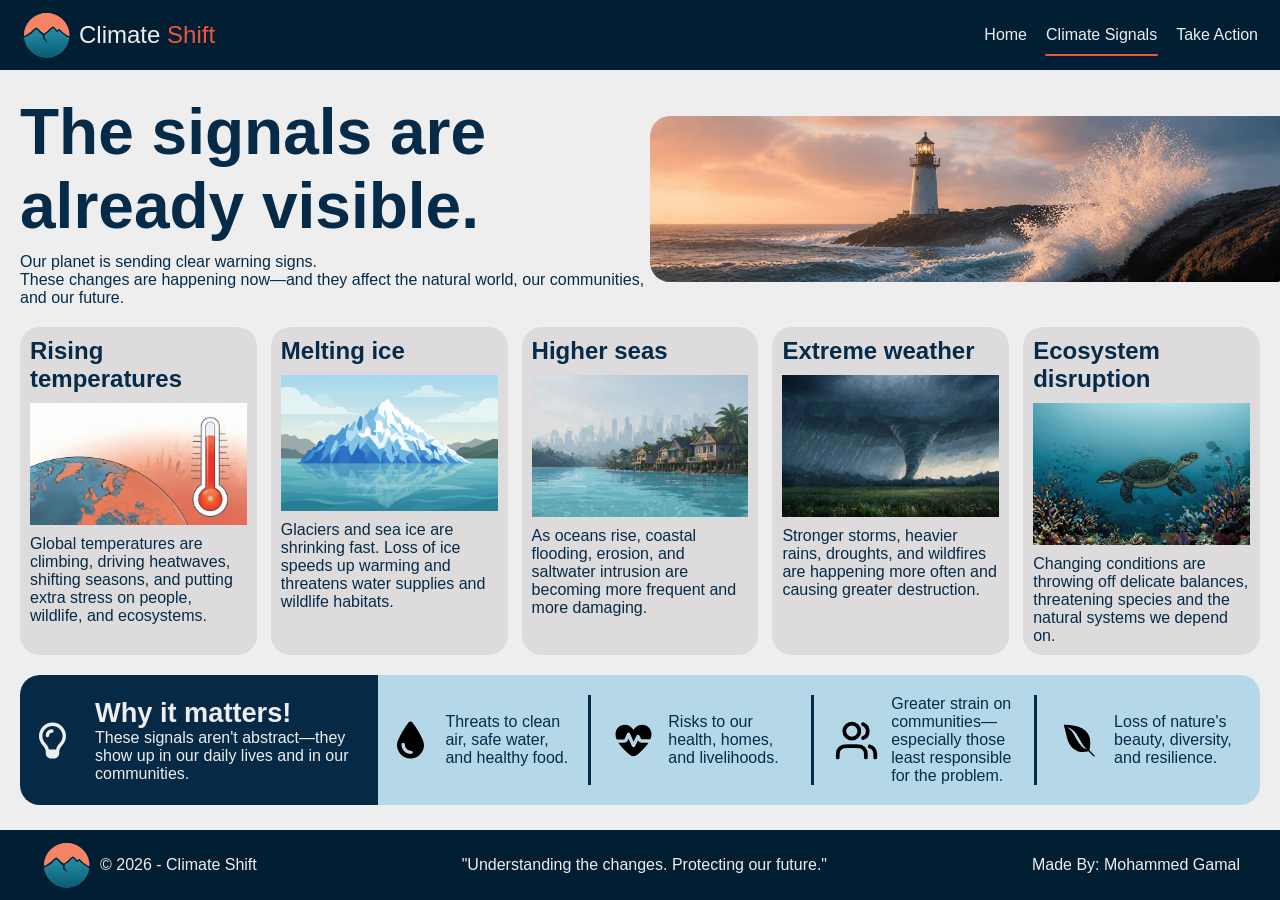
==== commit 0559cabc: "Replace PNG and JPG images with WEBP format for improved performance and consistency. TASK 1 DONE!" ====
--- a/climate_signals.html
+++ b/climate_signals.html
@@ -11,7 +11,7 @@
 <body style="background-color: #eee;">
     <nav class="navbar">
         <a href="index.html" target="_self" class="navbar-brand">
-            <img class="logo" src="assets/images/logo2.png">
+            <img class="logo" src="assets/images/logo2.webp">
             <span class="navbar-brand-title">Climate <span>Shift</span></span>
         </a>
         <button class="navbar-collapse-btn" data-active="false">
@@ -42,37 +42,37 @@
                     happening now—and they affect the natural world, our communities,<br> and our future.</p>
             </div>
             <div class="signal-hero-img">
-                <img src="assets/images/cs1.png" alt="">
+                <img src="assets/images/cs1.webp" alt="">
             </div>
         </div>
         <div class="signals-cards">
             <div class="signal-card">
                 <h2 class="signal-card-title">Rising temperatures</h2>
-                <img src="assets/images/cs2.png" alt="">
+                <img src="assets/images/cs2.webp" alt="">
                 <p class="signal-card-description">Global temperatures are climbing, driving heatwaves, shifting
                     seasons, and putting extra stress on people, wildlife, and ecosystems.</p>
             </div>
             <div class="signal-card">
                 <h2 class="signal-card-title">Melting ice</h2>
-                <img src="assets/images/cs3.png" alt="">
+                <img src="assets/images/cs3.webp" alt="">
                 <p class="signal-card-description">Glaciers and sea ice are shrinking fast. Loss of ice speeds up
                     warming and threatens water supplies and wildlife habitats.</p>
             </div>
             <div class="signal-card">
                 <h2 class="signal-card-title">Higher seas</h2>
-                <img src="assets/images/cs4.png" alt="">
+                <img src="assets/images/cs4.webp" alt="">
                 <p class="signal-card-description">As oceans rise, coastal flooding, erosion, and saltwater intrusion
                     are becoming more frequent and more damaging.</p>
             </div>
             <div class="signal-card">
                 <h2 class="signal-card-title">Extreme weather</h2>
-                <img src="assets/images/cs5.png" alt="">
+                <img src="assets/images/cs5.webp" alt="">
                 <p class="signal-card-description">Stronger storms, heavier rains, droughts, and wildfires are happening
                     more often and causing greater destruction.</p>
             </div>
             <div class="signal-card">
                 <h2 class="signal-card-title">Ecosystem disruption</h2>
-                <img src="assets/images/cs6.png" alt="">
+                <img src="assets/images/cs6.webp" alt="">
                 <p class="signal-card-description">Changing conditions are throwing off delicate balances, threatening
                     species and the natural systems we depend on.</p>
             </div>
@@ -124,7 +124,7 @@
     </main>
     <footer class="footer">
         <div class="footer-brand">
-            <img class="logo" src="assets/images/logo2.png">
+            <img class="logo" src="assets/images/logo2.webp">
             <span class="footer-text">&copy; 2026 - Climate Shift</span>
         </div>
         <span class="footer-text">"Understanding the changes.<br> Protecting our future."</span>
--- a/assets/main.css
+++ b/assets/main.css
@@ -33,6 +33,7 @@
     background-color: var(--nav-footer);
     padding: 10px 20px;
     position: sticky;
+    z-index: 1001;
     top: 0;
     color: var(--text);
     display: flex;
@@ -174,7 +175,7 @@
     justify-content: flex-start;
     align-items: center;
     padding: 20px;
-    background-image: url(images/c.jpg);
+    background-image: url(images/c.webp);
     background-repeat: no-repeat;
     background-size: cover;
 }
@@ -783,7 +784,7 @@
 
     /* Start Mobile Index-Contene */
     .main-content {
-        background-image: linear-gradient(rgba(0, 0, 0, 0.4), rgba(0, 0, 0, 0.4)), url(images/c2.png);
+        background-image: linear-gradient(rgba(0, 0, 0, 0.4), rgba(0, 0, 0, 0.4)), url(images/c2.webp);
         background-position: center;
     }
 
@@ -923,7 +924,12 @@
     }
 
     .take-action-now div h1 {
-        font-size: 2rem;
+        font-size: 1.8rem;
+    }
+
+    .take-action-now div img {
+        width: 100px;
+        height: 100px;
     }
 
     .take-action-now div:first-child::after {
@@ -932,10 +938,11 @@
 
     .take-action-now div p {
         text-align: center;
+        font-size: 1.1rem;
     }
 
     .take-action-now div button {
-        padding: 5px 10px;
+        padding: 5px 8px;
     }
 
     .take-action-now div:last-child {
@@ -963,7 +970,7 @@
 
 @media (min-width:769px) and (max-width:1024px) {
     .main-content {
-        background-image: linear-gradient(rgba(0, 0, 0, 0.4), rgba(0, 0, 0, 0.4)), url(images/c2.png);
+        background-image: linear-gradient(rgba(0, 0, 0, 0.4), rgba(0, 0, 0, 0.4)), url(images/c2.webp);
         background-position: center;
     }
 
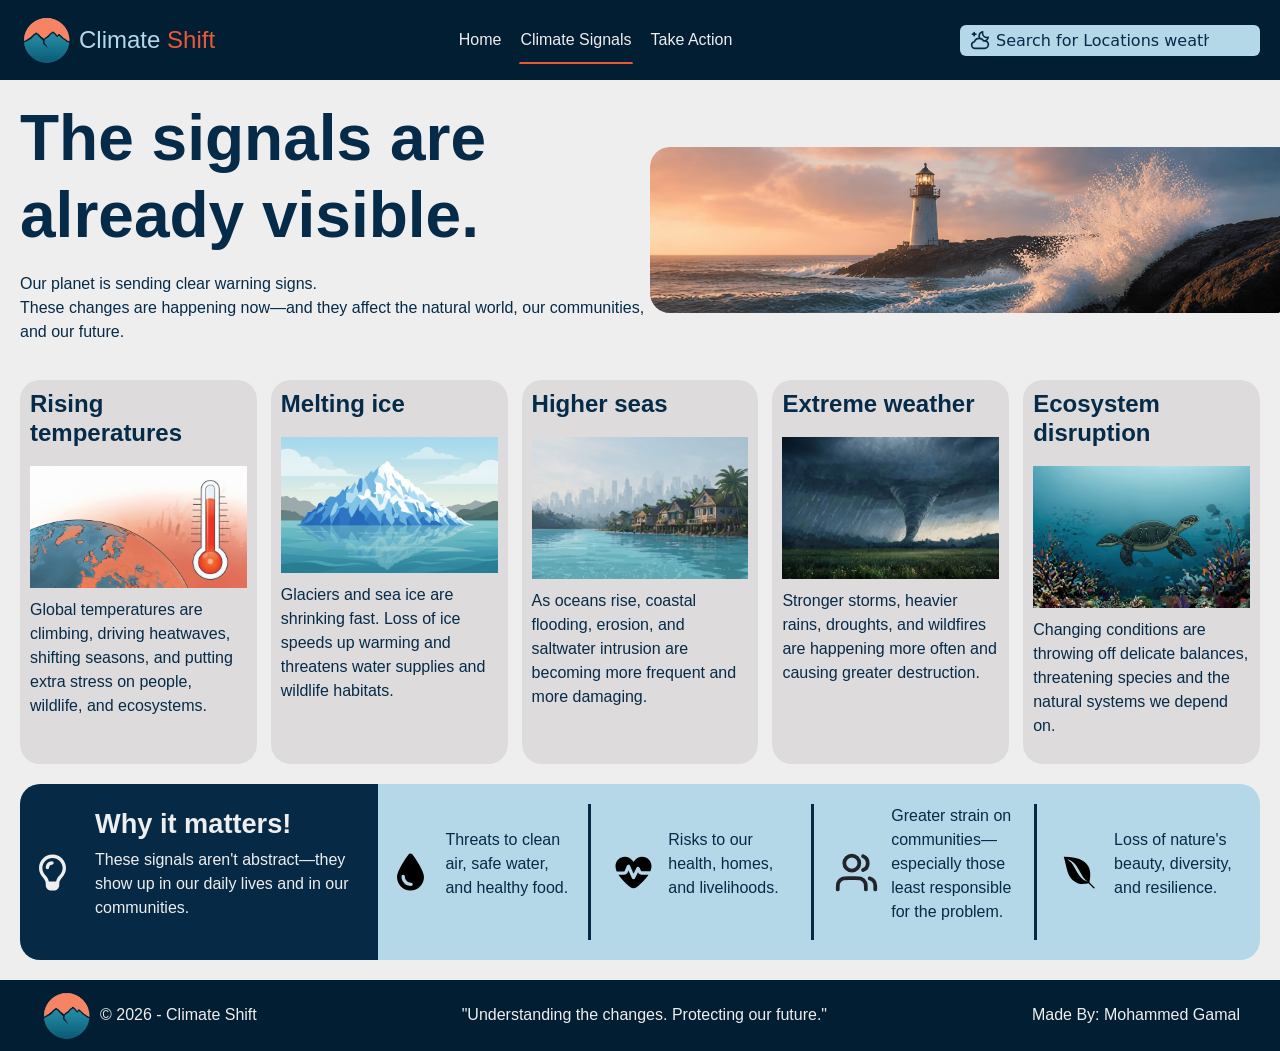
==== commit e46ab3a9: "Adds interactive weather search and display functionality Introduces a new weather feature, allowing" ====
--- a/climate_signals.html
+++ b/climate_signals.html
@@ -4,7 +4,8 @@
 <head>
     <meta charset="UTF-8">
     <meta name="viewport" content="width=device-width, initial-scale=1.0">
-    <title>climate Shift</title>
+    <title>Climate Shift</title>
+    <link rel="stylesheet" href="assets/bootstrap.min.css">
     <link rel="stylesheet" href="assets/main.css">
 </head>
 
@@ -14,25 +15,58 @@
             <img class="logo" src="assets/images/logo2.webp">
             <span class="navbar-brand-title">Climate <span>Shift</span></span>
         </a>
-        <button class="navbar-collapse-btn" data-active="false">
+        <ul class="navbar-links">
+            <li class="nav-link active"><a href="index.html" target="_self">Home</a></li>
+            <li class="nav-link"><a href="climate_signals.html" target="_self">Climate Signals</a></li>
+            <li class="nav-link"><a href="take_action.html" target="_self">Take Action</a></li>
+        </ul>
+        <div class="collapsed-navbar">
+            <ul class="collapsed-navbar-links">
+                <li>
+                    <div
+                        class="collapsed-weather-search weather-search d-flex justify-content-center align-items-center position-relative d-none">
+                        <svg width="20px" height="20px" viewBox="0 0 24 24" fill="none"
+                            xmlns="http://www.w3.org/2000/svg">
+                            <path
+                                d="M16.5 13C19.0768 13 21.2397 11.228 21.8366 8.83604C21.4087 8.94287 20.961 8.99958 20.5 8.99958C17.4624 8.99958 15 6.53715 15 3.49958C15 3.03881 15.0567 2.59128 15.1634 2.16357C12.7717 2.76068 11 4.92345 11 7.50003C11 8.41275 11.2223 9.27355 11.6158 10.0312M5 7V3M3 5H7M6 22C3.79086 22 2 20.2091 2 18C2 16.0221 3.43551 14.3796 5.32148 14.0573C6.12876 11.697 8.3662 10 11 10C13.2882 10 15.2772 11.2809 16.2892 13.1648C16.6744 13.0574 17.0805 13 17.5 13C19.9853 13 22 15.0147 22 17.5C22 19.9853 19.9853 22 17.5 22C13.6667 22 9.83333 22 6 22Z"
+                                stroke="currentColor" stroke-width="2" stroke-linecap="round" stroke-linejoin="round" />
+                        </svg>
+                        <input class="search-input border-0 h-100 rounded" type="search"
+                            placeholder="Search for Locations weather..">
+                        <div class="result-card d-flex justify-content-center align-items-center d-none">
+                            <ul
+                                class="locations w-100 d-flex flex-column justify-content-center align-items-center gap-2">
+                            </ul>
+                            <span class="fw-bold d-none">No results found!</span>
+                        </div>
+                    </div>
+                </li>
+                <li class="nav-link active"><a href="index.html" target="_self">Home</a></li>
+                <li class="nav-link"><a href="climate_signals.html" target="_self">Climate Signals</a></li>
+                <li class="nav-link"><a href="take_action.html" target="_self">Take Action</a></li>
+            </ul>
+        </div>
+        <div class="weather-search d-flex justify-content-center align-items-center position-relative">
+            <svg width="20px" height="20px" viewBox="0 0 24 24" fill="none" xmlns="http://www.w3.org/2000/svg">
+                <path
+                    d="M16.5 13C19.0768 13 21.2397 11.228 21.8366 8.83604C21.4087 8.94287 20.961 8.99958 20.5 8.99958C17.4624 8.99958 15 6.53715 15 3.49958C15 3.03881 15.0567 2.59128 15.1634 2.16357C12.7717 2.76068 11 4.92345 11 7.50003C11 8.41275 11.2223 9.27355 11.6158 10.0312M5 7V3M3 5H7M6 22C3.79086 22 2 20.2091 2 18C2 16.0221 3.43551 14.3796 5.32148 14.0573C6.12876 11.697 8.3662 10 11 10C13.2882 10 15.2772 11.2809 16.2892 13.1648C16.6744 13.0574 17.0805 13 17.5 13C19.9853 13 22 15.0147 22 17.5C22 19.9853 19.9853 22 17.5 22C13.6667 22 9.83333 22 6 22Z"
+                    stroke="currentColor" stroke-width="2" stroke-linecap="round" stroke-linejoin="round" />
+            </svg>
+            <input class="search-input border-0 h-100 rounded" type="search"
+                placeholder="Search for Locations weather..">
+            <div class="result-card d-flex justify-content-center align-items-center d-none">
+                <ul class="locations w-100 d-flex flex-column justify-content-center align-items-center gap-2">
+                </ul>
+                <span class="fw-bold d-none">No results found!</span>
+            </div>
+        </div>
+        <button type="button" class="navbar-collapse-btn" data-active="false">
             <svg width="30px" height="30px" viewBox="0 0 24 24" fill="none" xmlns="http://www.w3.org/2000/svg">
                 <path
                     d="M6.5 17.5L6.5 6.5M7.8 3H16.2C17.8802 3 18.7202 3 19.362 3.32698C19.9265 3.6146 20.3854 4.07354 20.673 4.63803C21 5.27976 21 6.11984 21 7.8V16.2C21 17.8802 21 18.7202 20.673 19.362C20.3854 19.9265 19.9265 20.3854 19.362 20.673C18.7202 21 17.8802 21 16.2 21H7.8C6.11984 21 5.27976 21 4.63803 20.673C4.07354 20.3854 3.6146 19.9265 3.32698 19.362C3 18.7202 3 17.8802 3 16.2V7.8C3 6.11984 3 5.27976 3.32698 4.63803C3.6146 4.07354 4.07354 3.6146 4.63803 3.32698C5.27976 3 6.11984 3 7.8 3Z"
                     stroke="currentColor" stroke-width="2" stroke-linecap="round" stroke-linejoin="round" />
             </svg>
         </button>
-        <ul class="navbar-links">
-            <li class="nav-link"><a href="index.html" target="_self">Home</a></li>
-            <li class="nav-link"><a href="climate_signals.html" target="_self">Climate Signals</a></li>
-            <li class="nav-link"><a href="take_action.html" target="_self">Take Action</a></li>
-        </ul>
-        <div class="collapsed-navbar">
-            <ul class="collapsed-navbar-links">
-                <li class="nav-link"><a href="index.html" target="_self">Home</a></li>
-                <li class="nav-link"><a href="climate_signals.html" target="_self">Climate Signals</a></li>
-                <li class="nav-link"><a href="take_action.html" target="_self">Take Action</a></li>
-            </ul>
-        </div>
     </nav>
     <main class="Signals-Container">
         <div class="signals-hero">
@@ -42,37 +76,37 @@
                     happening now—and they affect the natural world, our communities,<br> and our future.</p>
             </div>
             <div class="signal-hero-img">
-                <img src="assets/images/cs1.webp" alt="">
+                <img src="assets/images/cs1.webp" alt="signals-brief">
             </div>
         </div>
         <div class="signals-cards">
             <div class="signal-card">
                 <h2 class="signal-card-title">Rising temperatures</h2>
-                <img src="assets/images/cs2.webp" alt="">
+                <img src="assets/images/cs2.webp" alt="Rising temperatures">
                 <p class="signal-card-description">Global temperatures are climbing, driving heatwaves, shifting
                     seasons, and putting extra stress on people, wildlife, and ecosystems.</p>
             </div>
             <div class="signal-card">
                 <h2 class="signal-card-title">Melting ice</h2>
-                <img src="assets/images/cs3.webp" alt="">
+                <img src="assets/images/cs3.webp" alt="Melting ice">
                 <p class="signal-card-description">Glaciers and sea ice are shrinking fast. Loss of ice speeds up
                     warming and threatens water supplies and wildlife habitats.</p>
             </div>
             <div class="signal-card">
                 <h2 class="signal-card-title">Higher seas</h2>
-                <img src="assets/images/cs4.webp" alt="">
+                <img src="assets/images/cs4.webp" alt="Higher seas">
                 <p class="signal-card-description">As oceans rise, coastal flooding, erosion, and saltwater intrusion
                     are becoming more frequent and more damaging.</p>
             </div>
             <div class="signal-card">
                 <h2 class="signal-card-title">Extreme weather</h2>
-                <img src="assets/images/cs5.webp" alt="">
+                <img src="assets/images/cs5.webp" alt="Extreme weather">
                 <p class="signal-card-description">Stronger storms, heavier rains, droughts, and wildfires are happening
                     more often and causing greater destruction.</p>
             </div>
             <div class="signal-card">
                 <h2 class="signal-card-title">Ecosystem disruption</h2>
-                <img src="assets/images/cs6.webp" alt="">
+                <img src="assets/images/cs6.webp" alt="Ecosystem disruption">
                 <p class="signal-card-description">Changing conditions are throwing off delicate balances, threatening
                     species and the natural systems we depend on.</p>
             </div>
@@ -131,6 +165,7 @@
         <span class="footer-text">Made By: Mohammed Gamal</span>
     </footer>
     <script src="assets/js/main.js"></script>
+    <script src="assets/js/weather-api.js"></script>
 </body>
 
 </html>
--- a/assets/main.css
+++ b/assets/main.css
@@ -15,8 +15,13 @@
     box-sizing: border-box;
     margin: 0;
     padding: 0;
-    text-decoration: none;
-    list-style: none;
+    text-decoration: none !important;
+    list-style: none !important;
+}
+
+ul {
+    margin: 0 !important;
+    padding: 0 !important;
 }
 
 body {
@@ -52,19 +57,20 @@
     color: var(--text);
 }
 
-.navbar-brand .navbar-brand-title span {
-    color: var(--orange);
-}
-
 .logo {
     width: 55px;
     min-height: 50px;
 }
 
 .navbar-brand-title {
-    font-family: var(--header-font);
+    font-family: var(--header-font) !important;
     font-weight: 500;
     font-size: 1.5rem;
+    color: var(--light-text);
+}
+
+.navbar-brand .navbar-brand-title span {
+    color: var(--orange);
 }
 
 .navbar-collapse-btn {
@@ -75,6 +81,7 @@
     justify-content: center;
     align-items: center;
     cursor: pointer;
+    color: var(--text);
     transition: background-color 0.3s ease-in;
 }
 
@@ -136,6 +143,51 @@
     text-wrap: nowrap;
 }
 
+.search-input {
+    background-color: var(--light-text);
+    color: var(--dark-text);
+    width: 300px;
+    outline: none;
+    padding: 6px 2.25rem;
+    transition: all 0.3s ease-in-out;
+}
+
+.search-input:focus {
+    box-shadow: 0 0 5px 2px var(--light-text);
+    width: 305px;
+}
+
+.search-input::placeholder {
+    text-align: center;
+    color: var(--dark-text);
+}
+
+.result-card {
+    width: 300px;
+    height: auto;
+    padding: 1.25rem;
+    background-color: var(--bg-color);
+    position: absolute;
+    top: 50px;
+    left: 0;
+    border-radius: 6px;
+}
+
+.location-btn {
+    width: 100%;
+    background-color: var(--light-text);
+    color: var(--dark-text);
+    font-family: var(--p-font);
+    padding: 5px 10px;
+    border-radius: 6px;
+    transition: all 0.2s ease-in-out;
+}
+
+.location-btn:hover {
+    background-color: var(--hover-btn);
+    color: var(--light-text);
+}
+
 /* End NavBar */
 
 /*Start Footer */
@@ -198,7 +250,7 @@
 
 .content-description {
     font-family: var(--p-font);
-    font-weight: 450;
+    font-weight: 400;
     font-size: 1.25rem;
     color: var(--text);
 }
@@ -215,7 +267,8 @@
 .link-btn-2 {
     display: flex;
     flex-direction: row;
-    align-content: center;
+    justify-content: center;
+    align-items: center;
     gap: 5px;
     width: fit-content;
     height: auto;
@@ -256,7 +309,7 @@
     gap: 12px;
 }
 
-.card {
+.hero-card {
     width: 100%;
     height: auto;
     background-color: rgb(212, 228, 243);
@@ -267,17 +320,17 @@
     gap: 12px;
 }
 
-.content-cards .card .card-info {
-    width: 100%;
-}
-
-.content-cards .card .card-info strong {
+.content-cards .hero-card .card-info {
+    width: 100%;
+}
+
+.content-cards .hero-card .card-info strong {
     font-size: 1.5rem;
     font-family: var(--header-font);
     color: var(--nav-footer);
 }
 
-.content-cards .card .card-info p {
+.content-cards .hero-card .card-info p {
     color: var(--nav-footer);
     font-family: var(--p-font);
 }
@@ -307,7 +360,8 @@
     width: 100%;
     display: flex;
     flex-direction: column;
-    align-content: flex-start;
+    justify-content: flex-start;
+    align-items: flex-start;
     gap: 10px;
     color: var(--dark-text);
 }
@@ -344,7 +398,8 @@
     width: 100%;
     display: flex;
     flex-direction: column;
-    align-content: flex-start;
+    justify-content: flex-start;
+    align-items: flex-start;
     gap: 10px;
     border-radius: 20px;
     padding: 10px;
@@ -396,7 +451,8 @@
 .why-info {
     display: flex;
     flex-direction: column;
-    align-content: flex-start;
+    justify-content: flex-start;
+    align-items: flex-start;
     color: var(--text);
 }
 
@@ -490,7 +546,8 @@
     width: 100%;
     display: flex;
     flex-direction: column;
-    align-content: flex-start;
+    justify-content: flex-start;
+    align-items: flex-start;
     gap: 20px;
 }
 
@@ -767,6 +824,50 @@
     color: var(--text);
 }
 
+/*Weather page*/
+.weather-page {
+    background-color: #fff;
+    color: var(--dark-text);
+}
+
+.weather-search svg {
+    color: var(--dark-text);
+    position: absolute;
+    top: 50%;
+    transform: translateY(-50%);
+    left: 10px;
+}
+
+.location-current .weather-card {
+    background-color: var(--light-text);
+    box-shadow: 0 0 7px 0.05rem rgb(0 0 0 / 0.1);
+    transition: transform 0.2s ease-in-out;
+    user-select: none;
+}
+
+.location-current .weather-card:hover {
+    transform: translateY(-1px);
+}
+
+.forecat-cards .today-card,
+.forecat-cards .tomorrow-card,
+.forecat-cards .after-tomorrow-card {
+    border: 1px solid var(--light-text);
+    border-radius: 18px;
+    padding: 20px;
+    box-shadow: 0 0 7px 0.05rem rgb(0 0 0 / 0.1);
+    transition: transform 0.2s ease-in-out;
+    user-select: none;
+}
+
+.forecat-cards .today-card:hover,
+.forecat-cards .tomorrow-card:hover,
+.forecat-cards .after-tomorrow-card:hover {
+    transform: translateY(-1px);
+}
+
+/*end weather page*/
+
 /* End Take-Action-Content */
 
 @media (max-width:768px) {
@@ -958,6 +1059,36 @@
     }
 
     /* End Mobile Take-Action-Content */
+    .weather-search {
+        display: none !important;
+    }
+
+    .collapsed-weather-search {
+        display: flex !important;
+    }
+
+    .weather-page {
+        padding: 1rem !important;
+    }
+
+    .location {
+        flex-direction: column !important;
+        justify-content: center !important;
+        gap: 2rem !important;
+    }
+
+    .forecat-cards .today-card,
+    .forecat-cards .tomorrow-card,
+    .forecat-cards .after-tomorrow-card {
+        flex-direction: row !important;
+        justify-content: flex-start !important;
+        align-items: center !important;
+        gap: 0.5rem !important;
+    }
+
+    .location-current-temp {
+        flex-direction: row !important;
+    }
 }
 
 @media (min-width:769px) {
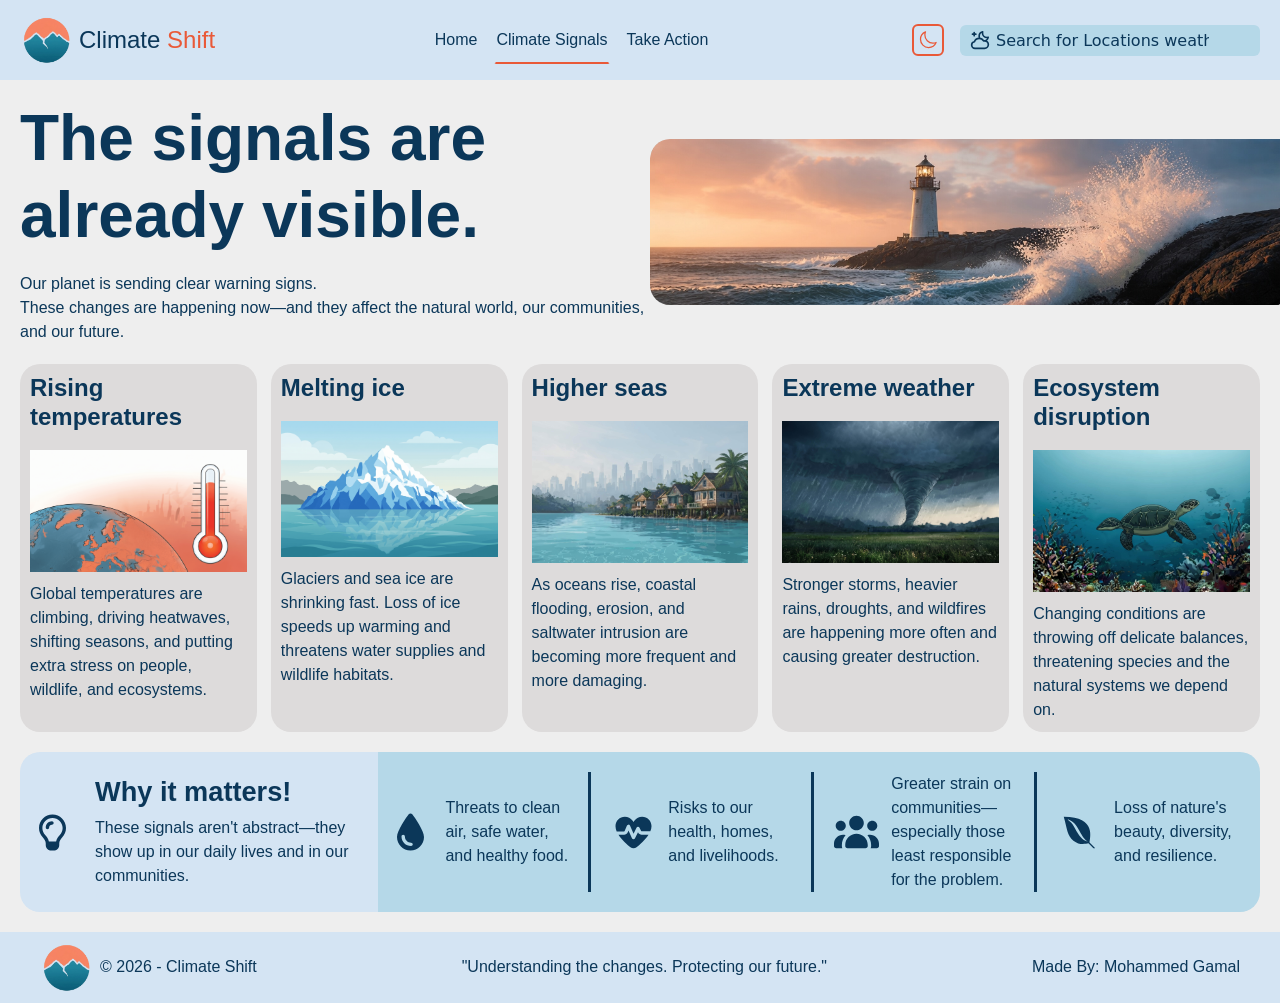
==== commit a9792d5a: "Implements site-wide dark/light theme toggle" ====
--- a/climate_signals.html
+++ b/climate_signals.html
@@ -16,7 +16,7 @@
             <span class="navbar-brand-title">Climate <span>Shift</span></span>
         </a>
         <ul class="navbar-links">
-            <li class="nav-link active"><a href="index.html" target="_self">Home</a></li>
+            <li class="nav-link"><a href="index.html" target="_self">Home</a></li>
             <li class="nav-link"><a href="climate_signals.html" target="_self">Climate Signals</a></li>
             <li class="nav-link"><a href="take_action.html" target="_self">Take Action</a></li>
         </ul>
@@ -41,12 +41,19 @@
                         </div>
                     </div>
                 </li>
-                <li class="nav-link active"><a href="index.html" target="_self">Home</a></li>
+                <li class="nav-link"><a href="index.html" target="_self">Home</a></li>
                 <li class="nav-link"><a href="climate_signals.html" target="_self">Climate Signals</a></li>
                 <li class="nav-link"><a href="take_action.html" target="_self">Take Action</a></li>
             </ul>
         </div>
-        <div class="weather-search d-flex justify-content-center align-items-center position-relative">
+        <button class="theme-btn d-flex align-items-center p-1 rounded bg-primary ms-auto bg-transparent">
+            <svg width="20px" height="20px" xmlns="http://www.w3.org/2000/svg" fill="none" viewBox="0 0 24 24"
+                stroke-width="1.5" stroke="currentColor" class="size-6">
+                <path stroke-linecap="round" stroke-linejoin="round"
+                    d="M21.752 15.002A9.72 9.72 0 0 1 18 15.75c-5.385 0-9.75-4.365-9.75-9.75 0-1.33.266-2.597.748-3.752A9.753 9.753 0 0 0 3 11.25C3 16.635 7.365 21 12.75 21a9.753 9.753 0 0 0 9.002-5.998Z" />
+            </svg>
+        </button>
+        <div class="weather-search d-flex justify-content-center align-items-center position-relative ms-3">
             <svg width="20px" height="20px" viewBox="0 0 24 24" fill="none" xmlns="http://www.w3.org/2000/svg">
                 <path
                     d="M16.5 13C19.0768 13 21.2397 11.228 21.8366 8.83604C21.4087 8.94287 20.961 8.99958 20.5 8.99958C17.4624 8.99958 15 6.53715 15 3.49958C15 3.03881 15.0567 2.59128 15.1634 2.16357C12.7717 2.76068 11 4.92345 11 7.50003C11 8.41275 11.2223 9.27355 11.6158 10.0312M5 7V3M3 5H7M6 22C3.79086 22 2 20.2091 2 18C2 16.0221 3.43551 14.3796 5.32148 14.0573C6.12876 11.697 8.3662 10 11 10C13.2882 10 15.2772 11.2809 16.2892 13.1648C16.6744 13.0574 17.0805 13 17.5 13C19.9853 13 22 15.0147 22 17.5C22 19.9853 19.9853 22 17.5 22C13.6667 22 9.83333 22 6 22Z"
@@ -60,7 +67,7 @@
                 <span class="fw-bold d-none">No results found!</span>
             </div>
         </div>
-        <button type="button" class="navbar-collapse-btn" data-active="false">
+        <button type="button" class="navbar-collapse-btn ms-3" data-active="false">
             <svg width="30px" height="30px" viewBox="0 0 24 24" fill="none" xmlns="http://www.w3.org/2000/svg">
                 <path
                     d="M6.5 17.5L6.5 6.5M7.8 3H16.2C17.8802 3 18.7202 3 19.362 3.32698C19.9265 3.6146 20.3854 4.07354 20.673 4.63803C21 5.27976 21 6.11984 21 7.8V16.2C21 17.8802 21 18.7202 20.673 19.362C20.3854 19.9265 19.9265 20.3854 19.362 20.673C18.7202 21 17.8802 21 16.2 21H7.8C6.11984 21 5.27976 21 4.63803 20.673C4.07354 20.3854 3.6146 19.9265 3.32698 19.362C3 18.7202 3 17.8802 3 16.2V7.8C3 6.11984 3 5.27976 3.32698 4.63803C3.6146 4.07354 4.07354 3.6146 4.63803 3.32698C5.27976 3 6.11984 3 7.8 3Z"
@@ -113,8 +120,7 @@
         </div>
         <div class="why-it-matters">
             <div class="why-section">
-                <svg style="fill: #eee;" width="45px" height="45px" xmlns="http://www.w3.org/2000/svg"
-                    viewBox="0 0 640 640">
+                <svg width="45px" height="45px" xmlns="http://www.w3.org/2000/svg" viewBox="0 0 640 640">
                     <path
                         d="M424.5 355.1C449 329.2 464 294.4 464 256C464 176.5 399.5 112 320 112C240.5 112 176 176.5 176 256C176 294.4 191 329.2 215.5 355.1C236.8 377.5 260.4 409.1 268.8 448L371.2 448C379.6 409 403.2 377.5 424.5 355.1zM459.3 388.1C435.7 413 416 443.4 416 477.7L416 496C416 540.2 380.2 576 336 576L304 576C259.8 576 224 540.2 224 496L224 477.7C224 443.4 204.3 413 180.7 388.1C148 353.7 128 307.2 128 256C128 150 214 64 320 64C426 64 512 150 512 256C512 307.2 492 353.7 459.3 388.1zM272 248C272 261.3 261.3 272 248 272C234.7 272 224 261.3 224 248C224 199.4 263.4 160 312 160C325.3 160 336 170.7 336 184C336 197.3 325.3 208 312 208C289.9 208 272 225.9 272 248z" />
                 </svg>
@@ -139,10 +145,9 @@
                     <p>Risks to our health, homes, and livelihoods.</p>
                 </div>
                 <div class="reason">
-                    <svg width="45px" height="45px" viewBox="0 0 24 24" fill="none" xmlns="http://www.w3.org/2000/svg">
+                    <svg width="45px" height="45px" xmlns="http://www.w3.org/2000/svg" viewBox="0 0 640 640">
                         <path
-                            d="M22 21V19C22 17.1362 20.7252 15.5701 19 15.126M15.5 3.29076C16.9659 3.88415 18 5.32131 18 7C18 8.67869 16.9659 10.1159 15.5 10.7092M17 21C17 19.1362 17 18.2044 16.6955 17.4693C16.2895 16.4892 15.5108 15.7105 14.5307 15.3045C13.7956 15 12.8638 15 11 15H8C6.13623 15 5.20435 15 4.46927 15.3045C3.48915 15.7105 2.71046 16.4892 2.30448 17.4693C2 18.2044 2 19.1362 2 21M13.5 7C13.5 9.20914 11.7091 11 9.5 11C7.29086 11 5.5 9.20914 5.5 7C5.5 4.79086 7.29086 3 9.5 3C11.7091 3 13.5 4.79086 13.5 7Z"
-                            stroke="currentColor" stroke-width="2" stroke-linecap="round" stroke-linejoin="round" />
+                            d="M320 80C377.4 80 424 126.6 424 184C424 241.4 377.4 288 320 288C262.6 288 216 241.4 216 184C216 126.6 262.6 80 320 80zM96 152C135.8 152 168 184.2 168 224C168 263.8 135.8 296 96 296C56.2 296 24 263.8 24 224C24 184.2 56.2 152 96 152zM0 480C0 409.3 57.3 352 128 352C140.8 352 153.2 353.9 164.9 357.4C132 394.2 112 442.8 112 496L112 512C112 523.4 114.4 534.2 118.7 544L32 544C14.3 544 0 529.7 0 512L0 480zM521.3 544C525.6 534.2 528 523.4 528 512L528 496C528 442.8 508 394.2 475.1 357.4C486.8 353.9 499.2 352 512 352C582.7 352 640 409.3 640 480L640 512C640 529.7 625.7 544 608 544L521.3 544zM472 224C472 184.2 504.2 152 544 152C583.8 152 616 184.2 616 224C616 263.8 583.8 296 544 296C504.2 296 472 263.8 472 224zM160 496C160 407.6 231.6 336 320 336C408.4 336 480 407.6 480 496L480 512C480 529.7 465.7 544 448 544L192 544C174.3 544 160 529.7 160 512L160 496z" />
                     </svg>
                     <p>Greater strain on communities—especially those least responsible for the problem.</p>
                 </div>
@@ -166,6 +171,8 @@
     </footer>
     <script src="assets/js/main.js"></script>
     <script src="assets/js/weather-api.js"></script>
+    <script src="assets/js/theme.js"></script>
+
 </body>
 
 </html>
--- a/assets/main.css
+++ b/assets/main.css
@@ -1,8 +1,11 @@
 :root {
-    --bg-color: #062a46;
-    --nav-footer: #021e33;
+    --bg-dark-color: #062a46;
+    --bg-light-color: #d4e0ea;
+    --dark-nav-footer: #021e33;
+    --light-nav-footer: rgb(212, 228, 243);
+    --dark-cards: #055089;
     --text: #eee;
-    --dark-text: #062b48;
+    --dark-text: #0b3759;
     --light-text: #b5d8e8;
     --hover-btn: #204f70;
     --orange: #e95938;
@@ -19,7 +22,8 @@
     list-style: none !important;
 }
 
-ul {
+ul,
+p {
     margin: 0 !important;
     padding: 0 !important;
 }
@@ -28,14 +32,47 @@
     min-height: 100vh;
     display: grid;
     grid-template-rows: auto 1fr auto;
-    background-color: var(--bg-color);
+    background-color: var(--bg-dark-color);
     position: relative;
-}
+    transition: background-color 0.3s ease-in;
+}
+
+
+/* dark-mode classes*/
+.dark-navbar-footer {
+    background-color: var(--dark-nav-footer) !important;
+}
+
+.dark-mode-text {
+    color: var(--light-text) !important;
+}
+
+.dark-body {
+    background-color: var(--bg-dark-color) !important;
+}
+
+.dark-card {
+    background-color: var(--dark-cards) !important;
+}
+
+.dark-mode-svg {
+    fill: var(--light-text) !important;
+}
+
+.dark-mode-light-svg {
+    fill: var(--light-text) !important;
+}
+
+.dark-mode-svg-circle {
+    fill: var(--dark-cards) !important;
+}
+
+/**/
 
 /* Start NavBar */
 .navbar {
     width: 100%;
-    background-color: var(--nav-footer);
+    background-color: var(--light-nav-footer);
     padding: 10px 20px;
     position: sticky;
     z-index: 1001;
@@ -45,6 +82,7 @@
     flex-direction: row;
     justify-content: space-between;
     align-items: center;
+    transition: background-color 0.3s ease-in;
 }
 
 .navbar-brand {
@@ -66,7 +104,8 @@
     font-family: var(--header-font) !important;
     font-weight: 500;
     font-size: 1.5rem;
-    color: var(--light-text);
+    color: var(--dark-text);
+    transition: color 0.2s ease-in;
 }
 
 .navbar-brand .navbar-brand-title span {
@@ -81,21 +120,17 @@
     justify-content: center;
     align-items: center;
     cursor: pointer;
-    color: var(--text);
-    transition: background-color 0.3s ease-in;
-}
-
-.navbar-collapse-btn:hover {
-    background-color: var(--hover-btn);
+    color: var(--dark-text);
+    transition: color 0.3s ease-in;
 }
 
 .collapsed-navbar {
-    background-color: var(--nav-footer);
+    background-color: var(--light-nav-footer);
     width: 100%;
     position: absolute;
     left: 50%;
     transform: translateX(-50%);
-    top: 62px;
+    top: 70px;
     padding: 15px;
     display: none;
     z-index: 1000;
@@ -120,6 +155,7 @@
     justify-content: center;
     align-items: center;
     gap: 15px;
+    margin-left: auto !important;
 }
 
 .nav-link {
@@ -139,8 +175,9 @@
 .nav-link a {
     font-family: var(--header-font);
     font-weight: 500;
-    color: var(--text);
+    color: var(--dark-text);
     text-wrap: nowrap;
+    transition: color 0.2s ease-in;
 }
 
 .search-input {
@@ -166,7 +203,7 @@
     width: 300px;
     height: auto;
     padding: 1.25rem;
-    background-color: var(--bg-color);
+    background-color: var(--bg-dark-color);
     position: absolute;
     top: 50px;
     left: 0;
@@ -188,22 +225,34 @@
     color: var(--light-text);
 }
 
+.theme-btn {
+    color: var(--bg-light-color) !important;
+    border: 2px solid var(--orange);
+}
+
+.theme-btn svg {
+    color: var(--orange) !important;
+}
+
 /* End NavBar */
 
 /*Start Footer */
 .footer {
     width: 100%;
-    background-color: var(--nav-footer);
+    background-color: var(--light-nav-footer);
     color: var(--text);
     display: flex;
     flex-direction: row;
     justify-content: space-between;
     align-items: center;
     padding: 10px 40px;
+    transition: background-color 0.2s ease-in;
 }
 
 .footer-text {
+    color: var(--dark-text);
     font-family: var(--header-font);
+    transition: color 0.2s ease-in;
 }
 
 .footer-brand {
@@ -227,7 +276,7 @@
     justify-content: flex-start;
     align-items: center;
     padding: 20px;
-    background-image: url(images/c.webp);
+    background-image: url(images/c-light.webp);
     background-repeat: no-repeat;
     background-size: cover;
 }
@@ -245,14 +294,16 @@
     font-family: var(--header-font);
     font-weight: bold;
     font-size: 4rem;
-    color: var(--text);
+    color: var(--dark-text);
+    transition: color 0.2s ease-in;
 }
 
 .content-description {
     font-family: var(--p-font);
     font-weight: 400;
     font-size: 1.25rem;
-    color: var(--text);
+    color: var(--dark-text);
+    transition: color 0.2s ease-in;
 }
 
 .pages-links {
@@ -312,26 +363,27 @@
 .hero-card {
     width: 100%;
     height: auto;
-    background-color: rgb(212, 228, 243);
+    background-color: var(--bg-light-color);
     border-radius: 20px;
     padding: 15px;
     display: flex;
     align-items: flex-start;
     gap: 12px;
+    transition: background-color 0.2s ease-in;
 }
 
 .content-cards .hero-card .card-info {
     width: 100%;
-}
-
-.content-cards .hero-card .card-info strong {
+    color: var(--dark-text);
+    transition: color 0.2s ease-in;
+}
+
+.content-cards .hero-card .card-info span {
     font-size: 1.5rem;
     font-family: var(--header-font);
-    color: var(--nav-footer);
 }
 
 .content-cards .hero-card .card-info p {
-    color: var(--nav-footer);
     font-family: var(--p-font);
 }
 
@@ -364,6 +416,7 @@
     align-items: flex-start;
     gap: 10px;
     color: var(--dark-text);
+    transition: color 0.2s ease-in;
 }
 
 .signals-brief-title {
@@ -403,6 +456,7 @@
     gap: 10px;
     border-radius: 20px;
     padding: 10px;
+    transition: background-color 0.2s ease-in;
 }
 
 .signal-card-title {
@@ -410,11 +464,13 @@
     font-weight: bold;
     font-size: 1.5rem;
     color: var(--dark-text);
+    transition: color 0.2s ease-in;
 }
 
 .signal-card-description {
     color: var(--dark-text);
     font-family: var(--p-font);
+    transition: color 0.2s ease-in;
 }
 
 .signal-card img {
@@ -436,7 +492,7 @@
 }
 
 .why-section {
-    background-color: var(--bg-color);
+    background-color: var(--light-nav-footer);
     width: 40%;
     height: 100%;
     display: flex;
@@ -446,6 +502,7 @@
     gap: 20px;
     border-radius: 20px 0 0 20px;
     padding: 10px;
+    transition: background-color 0.2s ease-in;
 }
 
 .why-info {
@@ -453,7 +510,8 @@
     flex-direction: column;
     justify-content: flex-start;
     align-items: flex-start;
-    color: var(--text);
+    color: var(--dark-text);
+    transition: color 0.2s ease-in;
 }
 
 .why-info h1 {
@@ -464,6 +522,11 @@
 
 .why-info p {
     font-family: var(--p-font);
+}
+
+.why-section svg {
+    fill: var(--dark-text);
+    transition: fill 0.2s ease-in;
 }
 
 .reasons {
@@ -484,7 +547,7 @@
     align-items: center;
     gap: 12px;
     padding: 0 10px;
-    border-right: 3px solid #062a46;
+    border-right: 3px solid var(--dark-text);
 }
 
 .reasons .reason:last-child {
@@ -498,6 +561,10 @@
 .reason p {
     font-family: var(--p-font);
     color: var(--dark-text);
+}
+
+.reason svg {
+    fill: var(--dark-text);
 }
 
 /* End Signals-Content */
@@ -556,6 +623,7 @@
     font-size: 3rem;
     font-weight: bold;
     color: var(--dark-text);
+    transition: color 0.2s ease-in;
 }
 
 .take-action-hero span {
@@ -565,6 +633,7 @@
 .take-action-hero .hero-description {
     font-family: var(--p-font);
     color: var(--dark-text);
+    transition: color 0.2s ease-in;
 }
 
 .take-action-cards {
@@ -627,7 +696,7 @@
 }
 
 .take-action-cards .take-action-card:nth-child(2) .card-title {
-    background-color: var(--bg-color);
+    background-color: var(--dark-cards);
     color: var(--text);
 }
 
@@ -648,13 +717,14 @@
 
 .take-action-checklist {
     width: 40%;
-    background-color: var(--bg-color);
+    background-color: var(--light-nav-footer);
     border-radius: 20px;
     display: flex;
     flex-direction: column;
     align-content: flex-start;
     gap: 10px;
     padding: 20px;
+    transition: background-color 0.2s ease-in;
 }
 
 .take-action-checklist .card-title,
@@ -664,12 +734,13 @@
     justify-content: flex-start;
     align-items: center;
     gap: 10px;
-    color: var(--text);
+    color: var(--dark-text);
+    transition: color 0.2s ease-in;
 }
 
 .take-action-checklist svg {
-    fill: var(--light-text);
-    color: var(--bg-color) !important;
+    fill: var(--dark-text);
+    transition: fill 0.2s ease-in;
 }
 
 .take-action-checklist .card-title span {
@@ -701,7 +772,8 @@
     font-family: var(--header-font);
     font-weight: bold;
     font-size: 1.4rem;
-    color: var(--text);
+    color: var(--dark-text);
+    transition: color 0.2s ease-in;
 }
 
 .action-steps .action-step {
@@ -729,7 +801,8 @@
 .action-steps .action-step span {
     font-family: var(--p-font);
     font-weight: bold;
-    color: var(--text);
+    color: var(--dark-text);
+    transition: color 0.2s ease-in;
 }
 
 .action-steps .action-step:last-child span:first-child {
@@ -744,12 +817,13 @@
 
 .take-action-now {
     width: 100%;
-    background-color: var(--bg-color);
+    background-color: var(--light-nav-footer);
     border-radius: 20px 20px 0 0;
     display: grid;
     grid-template-columns: repeat(2, 1fr);
     margin-bottom: -20px;
     padding: 10px 20px;
+    transition: background-color 0.2s ease-in;
 }
 
 .take-action-now div {
@@ -766,7 +840,7 @@
     content: '';
     height: 80px;
     width: 2px;
-    background-color: var(--light-text);
+    background-color: var(--dark-text);
     border-radius: 20px;
     margin-left: 25px;
 }
@@ -780,7 +854,8 @@
     font-family: var(--header-font);
     font-size: 3rem;
     font-weight: bold;
-    color: var(--light-text);
+    color: var(--dark-text);
+    transition: color 0.2s ease-in;
 }
 
 .take-action-now div h1 span {
@@ -791,7 +866,8 @@
     width: 100%;
     font-family: var(--p-font);
     font-size: 1.3rem;
-    color: var(--light-text);
+    color: var(--dark-text);
+    transition: color 0.2s ease-in;
 }
 
 .take-action-now div button {
@@ -826,8 +902,9 @@
 
 /*Weather page*/
 .weather-page {
-    background-color: #fff;
-    color: var(--dark-text);
+    background-color: #eee;
+    color: var(--dark-text);
+    transition: all 0.2s ease-in;
 }
 
 .weather-search svg {
@@ -866,6 +943,23 @@
     transform: translateY(-1px);
 }
 
+.convert-btn {
+    background-color: var(--dark-text);
+    color: var(--light-text);
+    border-top: 3px solid var(--orange);
+    border-left: 3px solid var(--orange);
+    border-right: 3px transparent;
+    border-bottom: 3px transparent;
+}
+
+.convert-btn:hover {
+    background-color: var(--hover-btn);
+    border-right: 3px solid var(--orange);
+    border-bottom: 3px solid var(--orange);
+    border-left: 3px transparent;
+    border-top: 3px transparent;
+}
+
 /*end weather page*/
 
 /* End Take-Action-Content */
